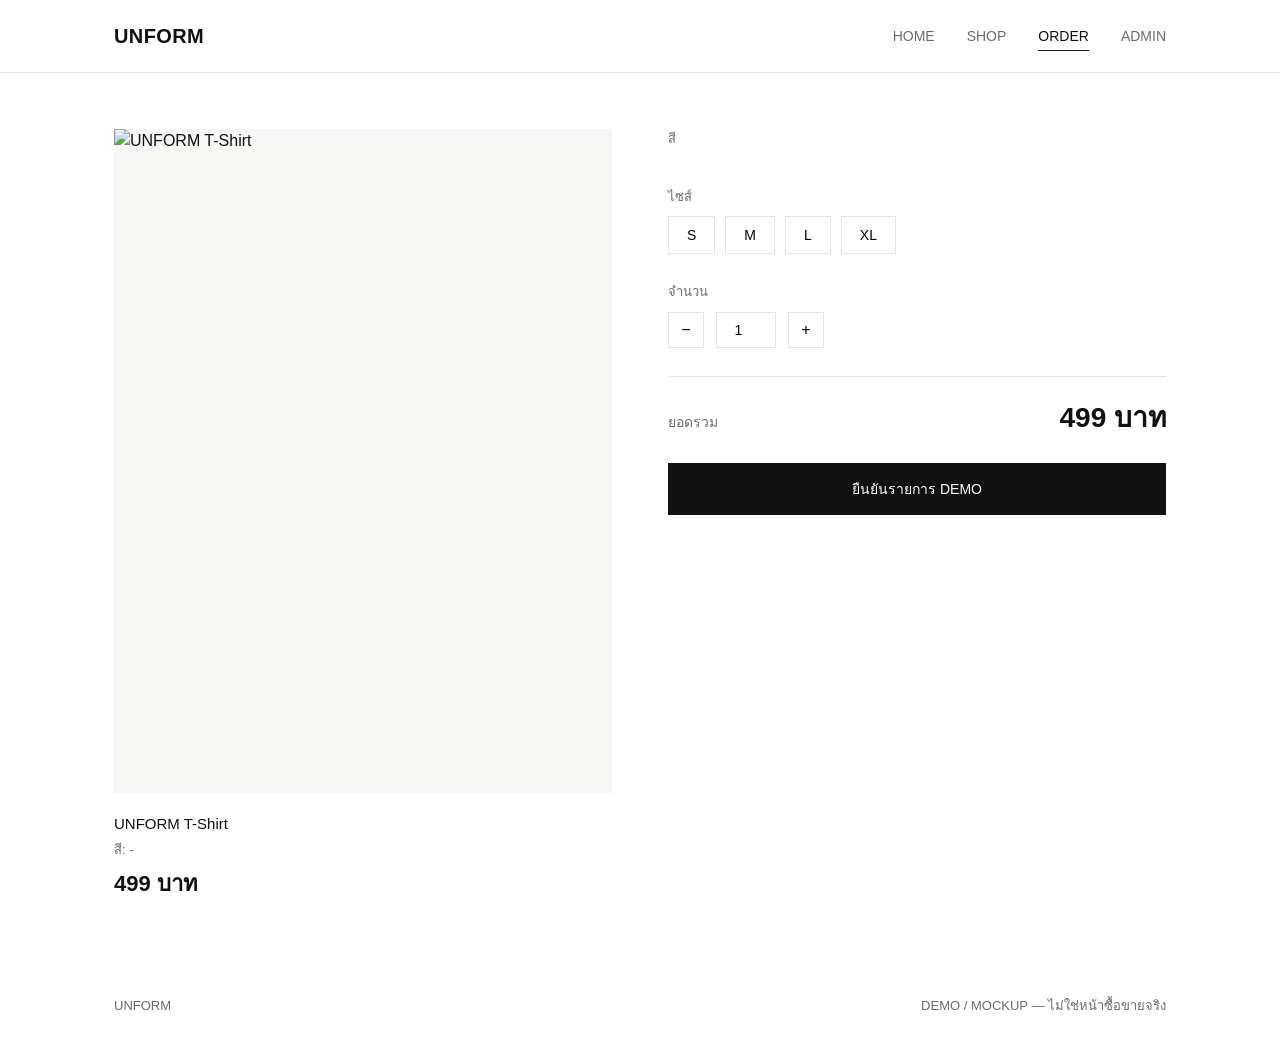
==== UNFORM/order.html @ b64cfe15 "Add files via upload" ====
<!DOCTYPE html>
<html lang="th">
<head>
  <meta charset="UTF-8" />
  <meta name="viewport" content="width=device-width, initial-scale=1.0" />
  <title>ORDER — UNFORM</title>
  <link rel="stylesheet" href="style.css" />
</head>
<body>

  <!-- Header / Navigation -->
  <header class="site-header">
    <div class="container">
      <a href="index.html" class="logo">UNFORM</a>
      <nav>
        <ul class="nav-links" id="navLinks">
          <li><a href="index.html">HOME</a></li>
          <li><a href="product.html">SHOP</a></li>
          <li><a href="order.html" class="active">ORDER</a></li>
          <li><a href="admin.html">ADMIN</a></li>
        </ul>
      </nav>
      <button class="nav-toggle" id="navToggle" aria-label="เปิดเมนู">
        <span></span><span></span><span></span>
      </button>
    </div>
  </header>

  <div class="container">
    <div class="order-layout">

      <!-- Preview -->
      <div class="order-preview">
        <figure>
          <img id="orderImage" src="" alt="UNFORM T-Shirt" />
        </figure>
        <div class="order-preview-meta">
          <p class="product-name" id="orderProductName">UNFORM T-Shirt</p>
          <p class="product-color" id="orderColorLabel">สี: -</p>
          <p class="product-price" id="orderUnitPrice">499 บาท</p>
        </div>
      </div>

      <!-- Form -->
      <div class="order-form">

        <div class="field-group">
          <label>สี</label>
          <div class="swatch-group" id="colorOptions">
            <!-- generated by script.js -->
          </div>
        </div>

        <div class="field-group">
          <label>ไซส์</label>
          <div class="size-group" id="sizeOptions">
            <button type="button" class="size-option" data-size="S">S</button>
            <button type="button" class="size-option" data-size="M">M</button>
            <button type="button" class="size-option" data-size="L">L</button>
            <button type="button" class="size-option" data-size="XL">XL</button>
          </div>
        </div>

        <div class="field-group">
          <label>จำนวน</label>
          <div class="qty-control">
            <button type="button" id="qtyMinus">−</button>
            <input type="number" id="qtyInput" value="1" min="1" />
            <button type="button" id="qtyPlus">+</button>
          </div>
        </div>

        <div class="order-total">
          <span>ยอดรวม</span>
          <span id="orderTotal">499 บาท</span>
        </div>

        <button type="button" class="btn btn-block" id="submitOrderBtn">ยืนยันรายการ DEMO</button>

        <p class="form-message" id="orderMessage"></p>
      </div>

    </div>
  </div>

  <footer class="site-footer">
    <div class="container" style="display:flex; justify-content:space-between; width:100%;">
      <span>UNFORM</span>
      <span>DEMO / MOCKUP — ไม่ใช่หน้าซื้อขายจริง</span>
    </div>
  </footer>

  <script src="script.js"></script>
</body>
</html>
---- UNFORM/style.css ----
/* ==========================================================
   UNFORM — style.css
   Minimal / Clean / Modern
   Colors: white, black, gray — the shirts carry the color.
   ========================================================== */

:root {
  --color-bg: #ffffff;
  --color-ink: #111111;
  --color-gray: #6b6b6b;
  --color-line: #e4e4e4;
  --color-surface: #f6f6f4;
  --color-danger: #b3261e;

  --max-width: 1100px;
  --gap: 24px;

  --font-base: -apple-system, BlinkMacSystemFont, "Segoe UI", Helvetica, Arial, sans-serif;
}

* {
  box-sizing: border-box;
}

html,
body {
  margin: 0;
  padding: 0;
}

body {
  font-family: var(--font-base);
  color: var(--color-ink);
  background: var(--color-bg);
  line-height: 1.5;
  -webkit-font-smoothing: antialiased;
}

img {
  max-width: 100%;
  display: block;
}

a {
  color: inherit;
  text-decoration: none;
}

button {
  font-family: inherit;
}

.container {
  width: 100%;
  max-width: var(--max-width);
  margin: 0 auto;
  padding: 0 24px;
}

/* ---------- Header ---------- */

.site-header {
  border-bottom: 1px solid var(--color-line);
  position: sticky;
  top: 0;
  background: var(--color-bg);
  z-index: 10;
}

.site-header .container {
  display: flex;
  align-items: center;
  justify-content: space-between;
  height: 72px;
}

.logo {
  font-size: 20px;
  font-weight: 600;
  letter-spacing: 0.02em;
}

.nav-links {
  display: flex;
  gap: 32px;
  list-style: none;
  margin: 0;
  padding: 0;
}

.nav-links a {
  font-size: 14px;
  color: var(--color-gray);
  padding: 6px 0;
  border-bottom: 1px solid transparent;
}

.nav-links a:hover,
.nav-links a.active {
  color: var(--color-ink);
  border-bottom-color: var(--color-ink);
}

.nav-toggle {
  display: none;
  width: 32px;
  height: 32px;
  border: none;
  background: none;
  cursor: pointer;
  padding: 0;
}

.nav-toggle span {
  display: block;
  width: 100%;
  height: 1px;
  background: var(--color-ink);
  margin: 7px 0;
}

/* ---------- Hero ---------- */

.hero {
  padding: 96px 0 72px;
  border-bottom: 1px solid var(--color-line);
}

.hero h1 {
  font-size: clamp(40px, 8vw, 88px);
  margin: 0 0 20px;
  font-weight: 600;
  letter-spacing: -0.01em;
}

.hero p {
  max-width: 480px;
  color: var(--color-gray);
  font-size: 17px;
  margin: 0 0 32px;
}

.hero-meta {
  display: flex;
  gap: 24px;
  color: var(--color-gray);
  font-size: 14px;
  margin-bottom: 32px;
}

.btn {
  display: inline-block;
  border: 1px solid var(--color-ink);
  background: var(--color-ink);
  color: var(--color-bg);
  padding: 14px 28px;
  font-size: 14px;
  cursor: pointer;
  transition: background 0.15s ease, color 0.15s ease;
}

.btn:hover {
  background: var(--color-bg);
  color: var(--color-ink);
}

.btn-outline {
  background: var(--color-bg);
  color: var(--color-ink);
}

.btn-outline:hover {
  background: var(--color-ink);
  color: var(--color-bg);
}

.btn-block {
  display: block;
  width: 100%;
  text-align: center;
}

.btn:disabled {
  opacity: 0.4;
  cursor: not-allowed;
}

/* ---------- Section ---------- */

.section {
  padding: 72px 0;
  border-bottom: 1px solid var(--color-line);
}

.section-heading {
  font-size: 14px;
  color: var(--color-gray);
  margin: 0 0 32px;
}

/* ---------- Product grid ---------- */

.product-grid {
  display: grid;
  grid-template-columns: repeat(4, 1fr);
  gap: var(--gap);
}

.product-card {
  display: block;
  border: 1px solid var(--color-line);
}

.product-card figure {
  margin: 0;
  aspect-ratio: 3 / 4;
  overflow: hidden;
  background: var(--color-surface);
}

.product-card img {
  width: 100%;
  height: 100%;
  object-fit: cover;
}

.product-card figcaption {
  padding: 16px;
}

.product-name {
  font-size: 15px;
  margin: 0 0 4px;
}

.product-color {
  font-size: 13px;
  color: var(--color-gray);
  margin: 0 0 8px;
}

.product-price {
  font-size: 15px;
  font-weight: 600;
  margin: 0;
}

.product-card .btn {
  margin-top: 12px;
  width: 100%;
  text-align: center;
}

/* ---------- Details list ---------- */

.details-list {
  list-style: none;
  margin: 0;
  padding: 0;
  max-width: 480px;
}

.details-list li {
  display: flex;
  justify-content: space-between;
  padding: 14px 0;
  border-bottom: 1px solid var(--color-line);
  font-size: 15px;
}

.details-list li span:first-child {
  color: var(--color-gray);
}

/* ---------- Order page ---------- */

.order-layout {
  display: grid;
  grid-template-columns: 1fr 1fr;
  gap: 56px;
  padding: 56px 0;
}

.order-preview figure {
  margin: 0;
  aspect-ratio: 3 / 4;
  background: var(--color-surface);
  overflow: hidden;
}

.order-preview img {
  width: 100%;
  height: 100%;
  object-fit: cover;
}

.order-preview-meta {
  margin-top: 20px;
}

.order-preview-meta .product-price {
  font-size: 22px;
}

.field-group {
  margin-bottom: 28px;
}

.field-group label {
  display: block;
  font-size: 13px;
  color: var(--color-gray);
  margin-bottom: 10px;
}

.swatch-group,
.size-group {
  display: flex;
  gap: 10px;
  flex-wrap: wrap;
}

.swatch-option,
.size-option {
  border: 1px solid var(--color-line);
  background: var(--color-bg);
  padding: 10px 18px;
  font-size: 14px;
  cursor: pointer;
}

.swatch-option.selected,
.size-option.selected {
  border-color: var(--color-ink);
  background: var(--color-ink);
  color: var(--color-bg);
}

.qty-control {
  display: flex;
  align-items: center;
  gap: 12px;
}

.qty-control button {
  width: 36px;
  height: 36px;
  border: 1px solid var(--color-line);
  background: var(--color-bg);
  font-size: 16px;
  cursor: pointer;
}

.qty-control input {
  width: 60px;
  text-align: center;
  border: 1px solid var(--color-line);
  height: 36px;
  font-size: 14px;
}

.order-total {
  display: flex;
  justify-content: space-between;
  align-items: baseline;
  border-top: 1px solid var(--color-line);
  padding-top: 20px;
  margin-bottom: 24px;
}

.order-total span:first-child {
  font-size: 14px;
  color: var(--color-gray);
}

.order-total span:last-child {
  font-size: 28px;
  font-weight: 600;
}

.form-message {
  margin-top: 14px;
  font-size: 14px;
  display: none;
}

.form-message.visible {
  display: block;
}

.form-message.error {
  color: var(--color-danger);
}

.form-message.info {
  color: var(--color-gray);
}

/* ---------- Thank-you page ---------- */

.thankyou-wrap {
  padding: 120px 0;
  text-align: center;
}

.thankyou-wrap .logo {
  display: block;
  font-size: 24px;
  margin-bottom: 32px;
}

.thankyou-wrap h1 {
  font-size: 32px;
  margin: 0 0 12px;
}

.thankyou-wrap p {
  color: var(--color-gray);
  margin: 0 0 8px;
}

.thankyou-wrap .btn {
  margin-top: 32px;
}

/* ---------- Admin ---------- */

.admin-wrap {
  padding: 56px 0;
}

.table-scroll {
  overflow-x: auto;
  border: 1px solid var(--color-line);
}

table.admin-table {
  width: 100%;
  border-collapse: collapse;
  font-size: 14px;
  min-width: 640px;
}

table.admin-table th,
table.admin-table td {
  text-align: left;
  padding: 12px 16px;
  border-bottom: 1px solid var(--color-line);
  white-space: nowrap;
}

table.admin-table th {
  color: var(--color-gray);
  font-weight: 500;
  background: var(--color-surface);
}

.admin-status {
  color: var(--color-gray);
  font-size: 14px;
  margin-bottom: 16px;
}

.admin-status.error {
  color: var(--color-danger);
}

/* ---------- Footer ---------- */

.site-footer {
  padding: 40px 0;
  color: var(--color-gray);
  font-size: 13px;
  display: flex;
  justify-content: space-between;
}

/* ---------- Responsive ---------- */

@media (max-width: 860px) {
  .product-grid {
    grid-template-columns: repeat(2, 1fr);
  }

  .order-layout {
    grid-template-columns: 1fr;
    gap: 32px;
  }
}

@media (max-width: 640px) {
  .nav-links {
    position: absolute;
    top: 72px;
    left: 0;
    right: 0;
    background: var(--color-bg);
    border-bottom: 1px solid var(--color-line);
    flex-direction: column;
    gap: 0;
    padding: 8px 24px 16px;
    display: none;
  }

  .nav-links.open {
    display: flex;
  }

  .nav-links a {
    padding: 12px 0;
    border-bottom: 1px solid var(--color-line);
  }

  .nav-toggle {
    display: block;
  }

  .product-grid {
    grid-template-columns: 1fr 1fr;
  }

  .site-footer {
    flex-direction: column;
    gap: 8px;
  }
}
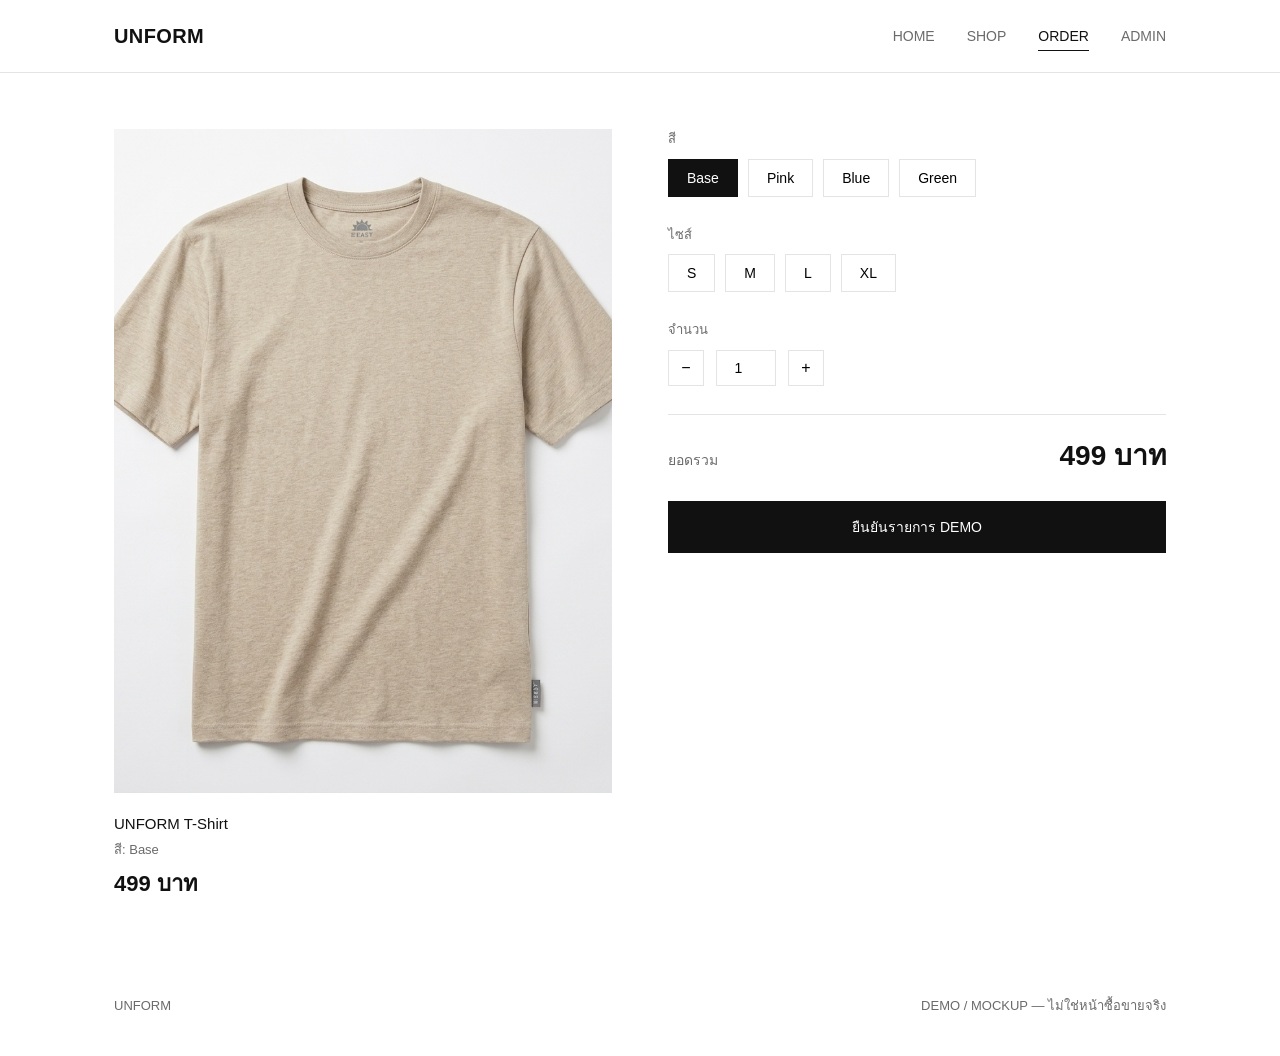
==== commit 500d0bae: "update2" ====
--- a/UNFORM/order.html
+++ b/UNFORM/order.html
@@ -32,7 +32,7 @@
       <!-- Preview -->
       <div class="order-preview">
         <figure>
-          <img id="orderImage" src="" alt="UNFORM T-Shirt" />
+          <img id="orderImage" src="" alt="UNFORM base" />
         </figure>
         <div class="order-preview-meta">
           <p class="product-name" id="orderProductName">UNFORM T-Shirt</p>
